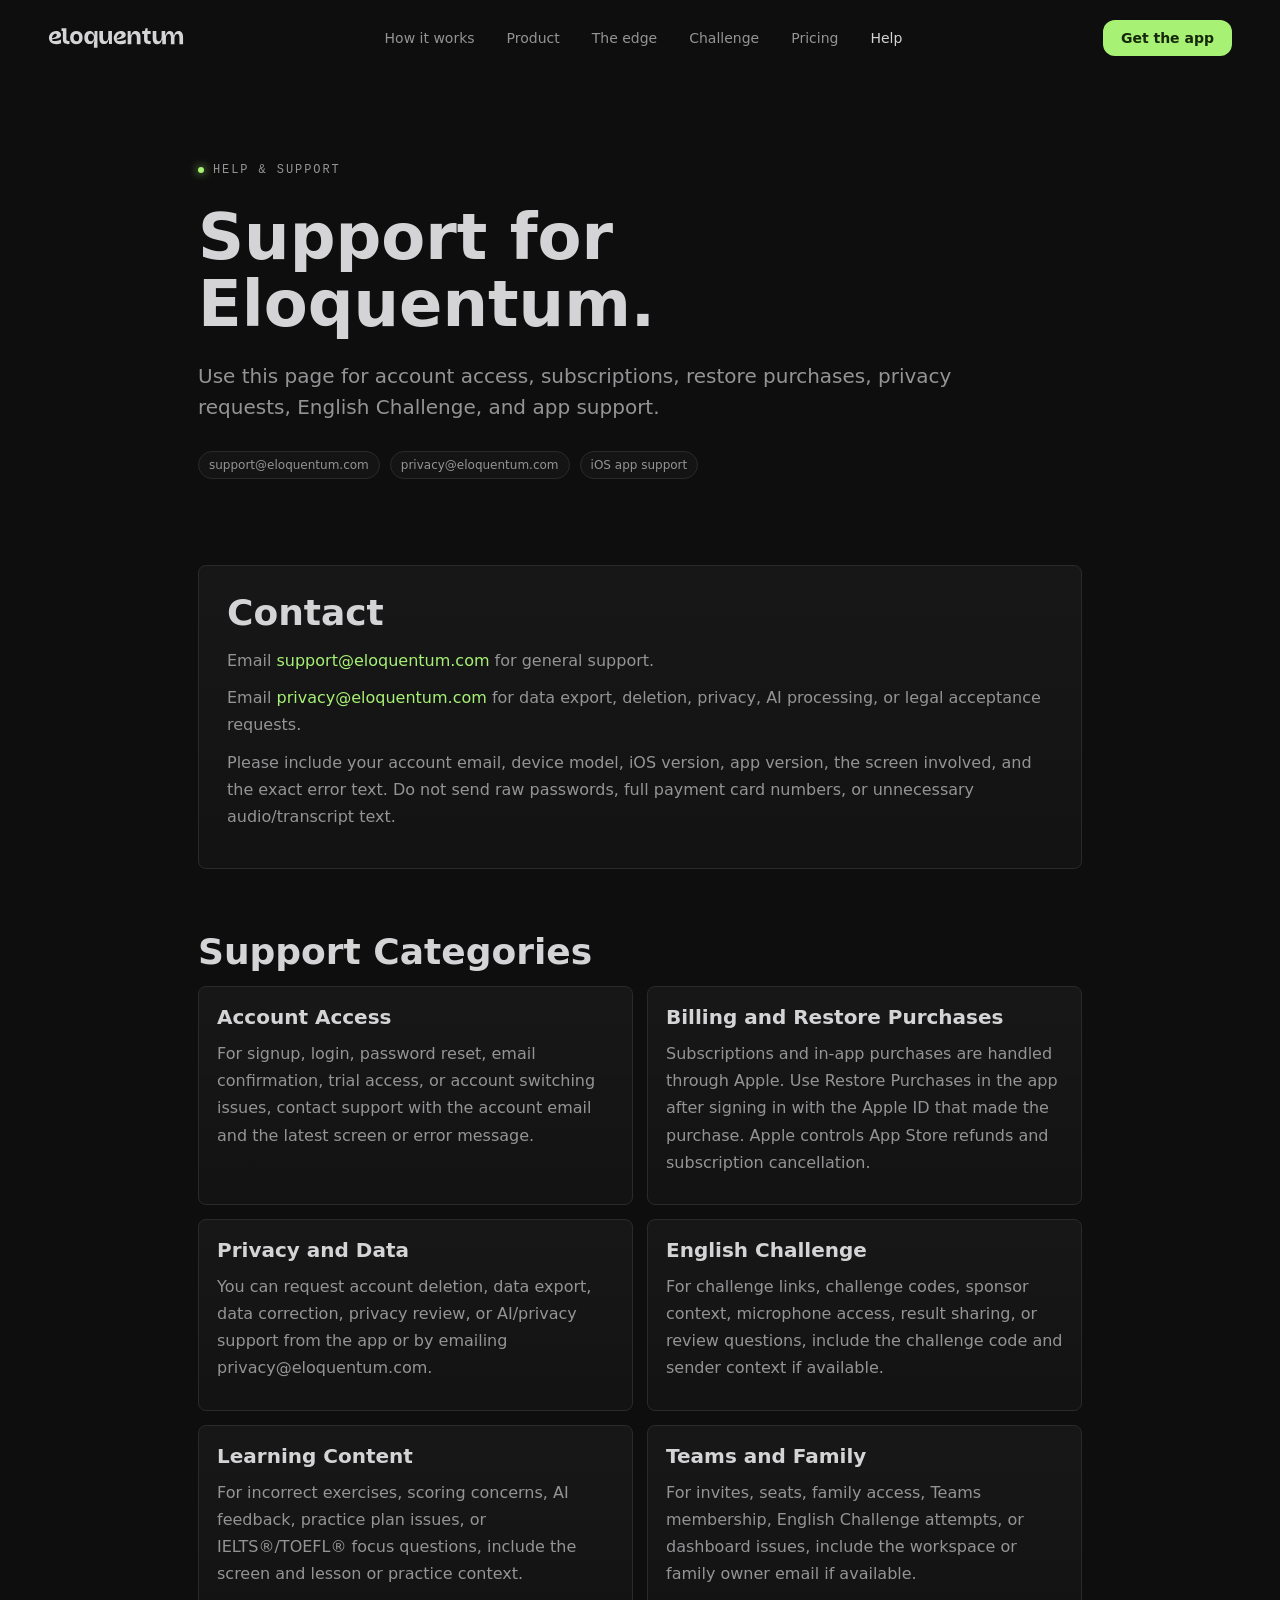
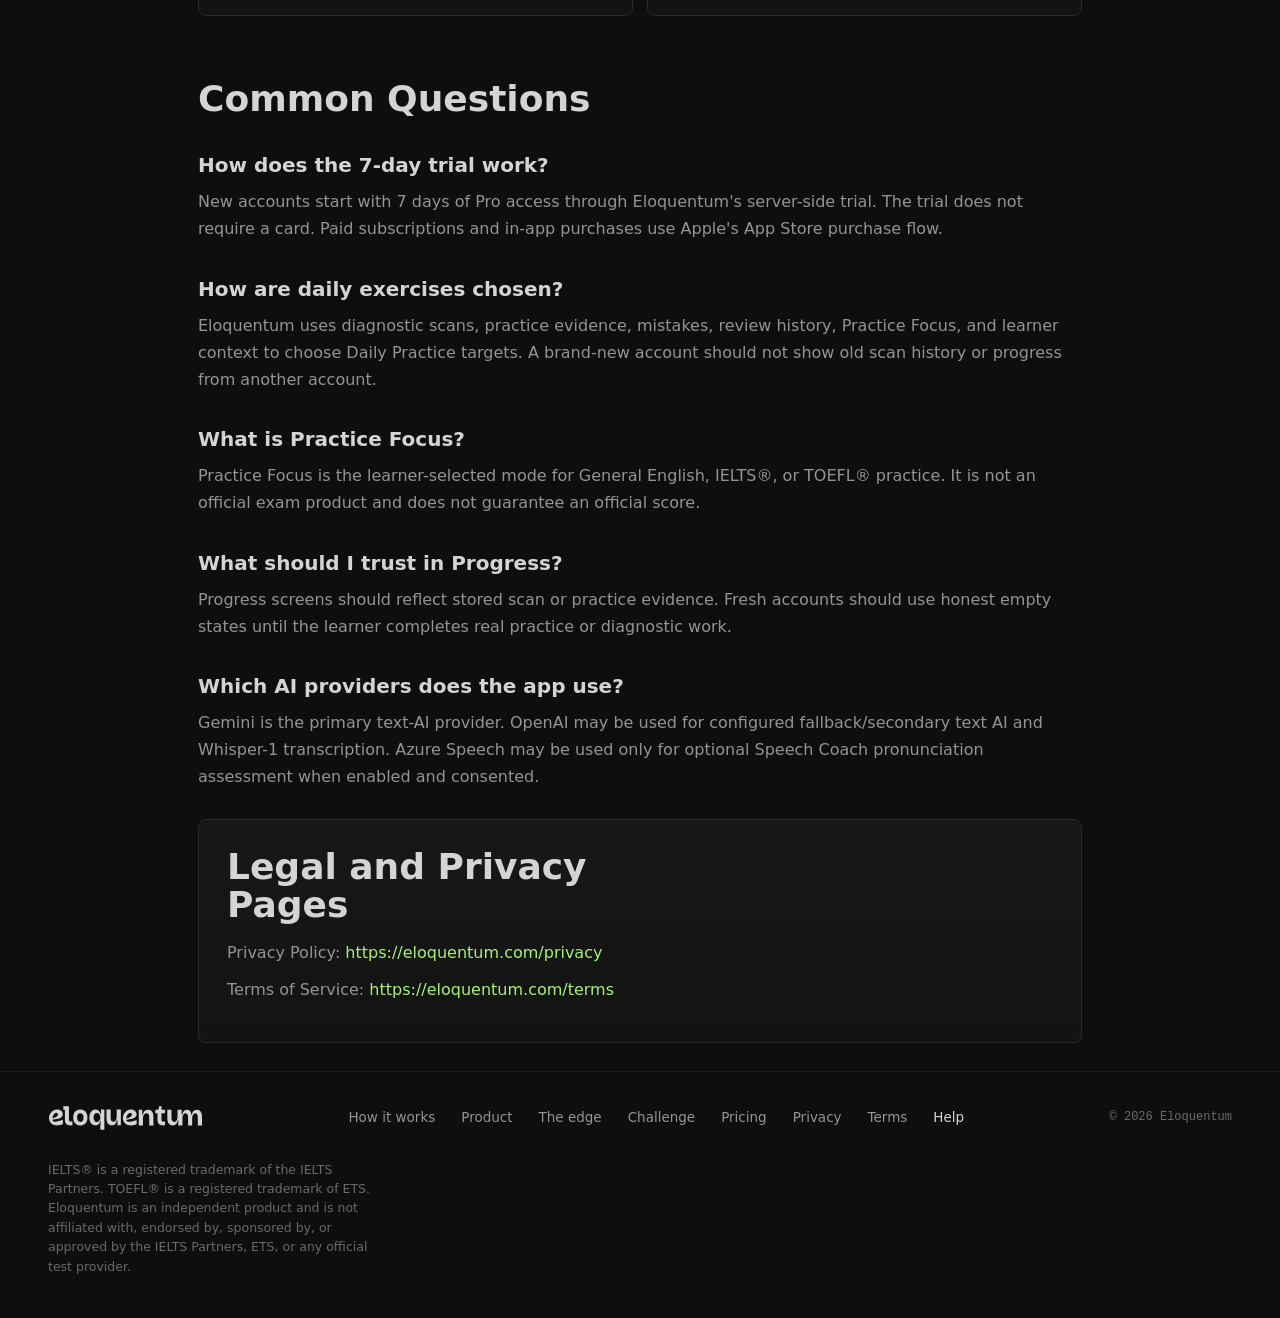
==== help/index.html @ 5f622cef "Publish Eloquentum website" ====
<!doctype html>
<html lang="en">
<head>
<meta charset="utf-8" />
<meta name="viewport" content="width=device-width, initial-scale=1" />
<title>Eloquentum Help & Support</title>
<meta name="description" content="Eloquentum public support page for account access, billing, restore purchases, privacy requests, English Challenge, and app support." />
<link rel="icon" href="/site-icon.svg" />
<link rel="stylesheet" href="../site-shell.css" />
<script defer src="../site-shell.js"></script>
</head>
<body>
<header class="site-header">
  <nav id="nav" class="site-nav" aria-label="Website navigation">
    <div class="navin">
      <a class="brand-link" href="/#top" aria-label="Eloquentum home"><img class="logo" src="../site-wordmark.svg" alt="Eloquentum" /></a>
      <div class="navlinks">
        <a href="/#journey">How it works</a>
        <a href="/#product">Product</a>
        <a href="/#edge">The edge</a>
        <a href="/#challenge">Challenge</a>
        <a href="/#pricing">Pricing</a>
        <a href="/help/" aria-current="page">Help</a>
      </div>
      <a class="btn btn-cta" href="mailto:hello@eloquentum.com?subject=Eloquentum%20app%20access" aria-label="Get the Eloquentum app">Get the app</a>
    </div>
  </nav>
</header>

<section class="hero wrap">
  <div class="eyebrow">Help & Support</div>
  <h1>Support for Eloquentum.</h1>
  <p class="lead">Use this page for account access, subscriptions, restore purchases, privacy requests, English Challenge, and app support.</p>
  <div class="meta" aria-label="Support summary">
    <span class="pill">support@eloquentum.com</span>
    <span class="pill">privacy@eloquentum.com</span>
    <span class="pill">iOS app support</span>
  </div>
</section>

<main class="wrap">
  <section class="card">
    <h2 style="margin-top:0">Contact</h2>
    <p>Email <a href="mailto:support@eloquentum.com?subject=Eloquentum%20support%20request">support@eloquentum.com</a> for general support.</p>
    <p>Email <a href="mailto:privacy@eloquentum.com?subject=Eloquentum%20privacy%20request">privacy@eloquentum.com</a> for data export, deletion, privacy, AI processing, or legal acceptance requests.</p>
    <p>Please include your account email, device model, iOS version, app version, the screen involved, and the exact error text. Do not send raw passwords, full payment card numbers, or unnecessary audio/transcript text.</p>
  </section>

  <section>
    <h2>Support Categories</h2>
    <div class="grid">
      <div class="item">
        <h3>Account Access</h3>
        <p>For signup, login, password reset, email confirmation, trial access, or account switching issues, contact support with the account email and the latest screen or error message.</p>
      </div>
      <div class="item">
        <h3>Billing and Restore Purchases</h3>
        <p>Subscriptions and in-app purchases are handled through Apple. Use Restore Purchases in the app after signing in with the Apple ID that made the purchase. Apple controls App Store refunds and subscription cancellation.</p>
      </div>
      <div class="item">
        <h3>Privacy and Data</h3>
        <p>You can request account deletion, data export, data correction, privacy review, or AI/privacy support from the app or by emailing privacy@eloquentum.com.</p>
      </div>
      <div class="item">
        <h3>English Challenge</h3>
        <p>For challenge links, challenge codes, sponsor context, microphone access, result sharing, or review questions, include the challenge code and sender context if available.</p>
      </div>
      <div class="item">
        <h3>Learning Content</h3>
        <p>For incorrect exercises, scoring concerns, AI feedback, practice plan issues, or IELTS®/TOEFL® focus questions, include the screen and lesson or practice context.</p>
      </div>
      <div class="item">
        <h3>Teams and Family</h3>
        <p>For invites, seats, family access, Teams membership, English Challenge attempts, or dashboard issues, include the workspace or family owner email if available.</p>
      </div>
    </div>
  </section>

  <section>
    <h2>Common Questions</h2>
    <h3>How does the 7-day trial work?</h3>
    <p>New accounts start with 7 days of Pro access through Eloquentum's server-side trial. The trial does not require a card. Paid subscriptions and in-app purchases use Apple's App Store purchase flow.</p>
    <h3>How are daily exercises chosen?</h3>
    <p>Eloquentum uses diagnostic scans, practice evidence, mistakes, review history, Practice Focus, and learner context to choose Daily Practice targets. A brand-new account should not show old scan history or progress from another account.</p>
    <h3>What is Practice Focus?</h3>
    <p>Practice Focus is the learner-selected mode for General English, IELTS®, or TOEFL® practice. It is not an official exam product and does not guarantee an official score.</p>
    <h3>What should I trust in Progress?</h3>
    <p>Progress screens should reflect stored scan or practice evidence. Fresh accounts should use honest empty states until the learner completes real practice or diagnostic work.</p>
    <h3>Which AI providers does the app use?</h3>
    <p>Gemini is the primary text-AI provider. OpenAI may be used for configured fallback/secondary text AI and Whisper-1 transcription. Azure Speech may be used only for optional Speech Coach pronunciation assessment when enabled and consented.</p>
  </section>

  <section class="card">
    <h2 style="margin-top:0">Legal and Privacy Pages</h2>
    <p>Privacy Policy: <a href="/privacy/">https://eloquentum.com/privacy</a></p>
    <p>Terms of Service: <a href="/terms/">https://eloquentum.com/terms</a></p>
  </section>
</main>

<footer class="site-footer">
  <div class="fin">
    <a class="brand-link" href="/#top" aria-label="Eloquentum home"><img class="logo foot" src="../site-wordmark.svg" alt="Eloquentum" /></a>
    <div class="fl">
      <a href="/#journey">How it works</a>
      <a href="/#product">Product</a>
      <a href="/#edge">The edge</a>
      <a href="/#challenge">Challenge</a>
      <a href="/#pricing">Pricing</a>
      <a href="/privacy/">Privacy</a>
      <a href="/terms/">Terms</a>
      <a href="/help/" aria-current="page">Help</a>
    </div>
    <div class="cp">© 2026 Eloquentum</div>
    <div class="fineprint footer-note">IELTS® is a registered trademark of the IELTS Partners. TOEFL® is a registered trademark of ETS. Eloquentum is an independent product and is not affiliated with, endorsed by, sponsored by, or approved by the IELTS Partners, ETS, or any official test provider.</div>
  </div>
</footer>
</body>
</html>
---- site-shell.css ----
:root {
  --bg: #0e0e0e;
  --bg2: #141417;
  --well: #1c1c1e;
  --fg: #d4d4d6;
  --muted: #949496;
  --faint: #6a6a6e;
  --border: #2a2a2c;
  --hair: #1c1c1e;
  --signal: #a7f175;
  --signal-ink: #16280a;
  --signal-active: #97e061;
  --font: -apple-system, BlinkMacSystemFont, "SF Pro Display", "SF Pro Text", system-ui, "Segoe UI", Roboto, "Helvetica Neue", Arial, sans-serif;
  --mono: ui-monospace, "SF Mono", Menlo, Monaco, Consolas, monospace;
  color-scheme: dark;
}

* {
  box-sizing: border-box;
  margin: 0;
  padding: 0;
}

html {
  background: var(--bg);
  color: var(--fg);
  scroll-behavior: smooth;
}

body {
  min-height: 100vh;
  overflow-x: hidden;
  background: var(--bg);
  color: var(--fg);
  font-family: var(--font);
  font-size: 16px;
  line-height: 1.7;
  letter-spacing: 0;
  -webkit-font-smoothing: antialiased;
}

body::before {
  content: "";
  position: fixed;
  inset: 0;
  z-index: -1;
  pointer-events: none;
  background:
    radial-gradient(circle at 5% 18%, rgba(212, 212, 214, .12) 0 1px, transparent 1.5px),
    radial-gradient(circle at 28% 9%, rgba(212, 212, 214, .1) 0 1px, transparent 1.5px),
    radial-gradient(circle at 59% 16%, rgba(167, 241, 117, .3) 0 1.5px, transparent 2px),
    radial-gradient(circle at 84% 7%, rgba(212, 212, 214, .1) 0 1px, transparent 1.5px),
    linear-gradient(180deg, rgba(167, 241, 117, .035), transparent 220px);
}

::selection {
  background: var(--signal);
  color: var(--signal-ink);
}

a {
  color: var(--signal);
  text-decoration: none;
}

a:hover {
  text-decoration: underline;
}

.wrap {
  width: 100%;
  max-width: 980px;
  margin: 0 auto;
  padding: 0 clamp(20px, 5vw, 48px);
}

.site-nav {
  position: fixed;
  top: 0;
  right: 0;
  left: 0;
  z-index: 20;
  border-bottom: 1px solid transparent;
  transition: background .4s, backdrop-filter .4s, border-color .4s;
}

.site-nav.solid {
  background: rgba(14, 14, 14, .78);
  border-bottom: 1px solid var(--hair);
  backdrop-filter: blur(16px);
}

.navin {
  display: flex;
  align-items: center;
  justify-content: space-between;
  gap: 30px;
  max-width: 1320px;
  margin: 0 auto;
  padding: 20px clamp(20px, 5vw, 48px);
}

.brand-link {
  flex: none;
  display: inline-flex;
  align-items: center;
  color: var(--fg);
  text-decoration: none;
}

.brand-link:hover {
  color: var(--fg);
  text-decoration: none;
}

.logo {
  display: block;
  width: 136px;
  height: 21px;
  object-fit: contain;
}

.logo.foot {
  width: 155px;
  height: 24px;
}

.navlinks {
  display: flex;
  align-items: center;
  justify-content: center;
  gap: 32px;
  min-width: 0;
}

.navlinks a {
  color: var(--muted);
  font-size: 14px;
  font-weight: 500;
  line-height: 1;
  text-decoration: none;
  white-space: nowrap;
  transition: color .2s;
}

.navlinks a:hover,
.navlinks a[aria-current="page"] {
  color: var(--fg);
}

.btn {
  display: inline-flex;
  align-items: center;
  justify-content: center;
  gap: 8px;
  border: 0;
  border-radius: 12px;
  padding: 11px 18px;
  font-family: var(--font);
  font-size: 14px;
  font-weight: 650;
  line-height: 1;
  letter-spacing: 0;
  text-decoration: none;
  white-space: nowrap;
  cursor: pointer;
  transition: transform .2s, background .2s;
}

.btn:hover {
  text-decoration: none;
}

.btn-cta {
  background: var(--signal);
  color: var(--signal-ink);
}

.btn-cta:hover {
  background: var(--signal-active);
  color: var(--signal-ink);
  transform: translateY(-1px);
}

.hero {
  padding-top: 154px;
  padding-bottom: 58px;
}

.eyebrow {
  display: inline-flex;
  align-items: center;
  gap: 9px;
  margin-bottom: 28px;
  color: var(--muted);
  font-family: var(--mono);
  font-size: 12px;
  line-height: 1;
  letter-spacing: .16em;
  text-transform: uppercase;
}

.eyebrow::before {
  content: "";
  width: 6px;
  height: 6px;
  border-radius: 999px;
  background: var(--signal);
  box-shadow: 0 0 10px var(--signal);
}

h1 {
  max-width: 820px;
  margin-bottom: 24px;
  color: var(--fg);
  font-size: 64px;
  font-weight: 620;
  line-height: 1.04;
  letter-spacing: 0;
}

h2 {
  max-width: 18ch;
  margin: 64px 0 14px;
  color: var(--fg);
  font-size: 36px;
  font-weight: 620;
  line-height: 1.08;
  letter-spacing: 0;
}

h3 {
  margin: 34px 0 10px;
  color: var(--fg);
  font-size: 20px;
  font-weight: 620;
  line-height: 1.25;
  letter-spacing: 0;
}

.lead {
  max-width: 760px;
  color: var(--muted);
  font-size: 20px;
  line-height: 1.55;
}

.meta {
  display: flex;
  flex-wrap: wrap;
  gap: 10px;
  margin-top: 28px;
}

.pill {
  border: 1px solid var(--border);
  border-radius: 999px;
  background: rgba(255, 255, 255, .025);
  padding: 7px 10px;
  color: var(--muted);
  font-size: 12px;
  line-height: 1;
}

main {
  padding-bottom: 90px;
}

.card,
.item,
.toc a {
  border: 1px solid var(--border);
  background: linear-gradient(180deg, rgba(255, 255, 255, .04), rgba(255, 255, 255, .02));
}

.card {
  margin: 28px 0;
  border-radius: 8px;
  padding: 28px;
}

.toc {
  display: grid;
  grid-template-columns: repeat(2, minmax(0, 1fr));
  gap: 10px;
  margin: 30px 0;
}

.toc a {
  display: block;
  border-radius: 8px;
  padding: 12px 14px;
  color: var(--fg);
  text-decoration: none;
}

.toc a:hover {
  border-color: rgba(167, 241, 117, .55);
}

.grid {
  display: grid;
  grid-template-columns: repeat(2, minmax(0, 1fr));
  gap: 14px;
}

.item {
  border-radius: 8px;
  padding: 18px;
}

.item h3 {
  margin-top: 0;
}

p {
  margin: 10px 0;
  color: var(--muted);
}

strong,
.strong {
  color: var(--fg);
}

ul {
  padding-left: 22px;
  color: var(--muted);
}

.note {
  border-left: 2px solid var(--signal);
  background: linear-gradient(90deg, rgba(167, 241, 117, .05), transparent);
  padding: 12px 0 12px 18px;
  color: var(--muted);
}

.small {
  color: var(--faint);
  font-size: 13px;
}

.site-footer {
  border-top: 1px solid var(--hair);
  padding: 34px 0 42px;
}

.fin {
  display: flex;
  flex-wrap: wrap;
  align-items: center;
  justify-content: space-between;
  gap: 30px;
  max-width: 1320px;
  margin: 0 auto;
  padding: 0 clamp(20px, 5vw, 48px);
}

.fl {
  display: flex;
  flex-wrap: wrap;
  gap: 26px;
}

.fl a {
  color: var(--muted);
  font-size: 13.5px;
  text-decoration: none;
}

.fl a:hover,
.fl a[aria-current="page"] {
  color: var(--fg);
}

.cp {
  color: var(--faint);
  font-family: var(--mono);
  font-size: 12px;
}

.fineprint {
  margin-top: 0;
  color: var(--faint);
  font-size: 12.5px;
  line-height: 1.55;
}

.footer-note {
  flex: 0 1 42ch;
  max-width: 42ch;
}

@media (max-width: 980px) {
  .navin {
    flex-wrap: wrap;
    gap: 16px 24px;
    padding-top: 17px;
    padding-bottom: 17px;
  }

  .navlinks {
    order: 3;
    justify-content: flex-start;
    width: 100%;
    gap: 24px;
    overflow-x: auto;
    padding-bottom: 2px;
    scrollbar-width: none;
  }

  .navlinks::-webkit-scrollbar {
    display: none;
  }

  .hero {
    padding-top: 150px;
  }

  h1 {
    font-size: 50px;
  }
}

@media (max-width: 720px) {
  .wrap {
    padding-right: 20px;
    padding-left: 20px;
  }

  .btn {
    padding: 10px 14px;
  }

  .hero {
    padding-top: 144px;
    padding-bottom: 44px;
  }

  h1 {
    font-size: 40px;
  }

  h2 {
    margin-top: 52px;
    font-size: 30px;
  }

  .lead {
    font-size: 18px;
  }

  .toc,
  .grid {
    grid-template-columns: 1fr;
  }

  .card {
    padding: 22px;
  }
}

@media (max-width: 430px) {
  .navin {
    gap: 14px;
  }

  .navlinks {
    flex-wrap: wrap;
    gap: 18px;
    overflow: visible;
  }

  .navlinks a {
    font-size: 13px;
  }

  .hero {
    padding-top: 168px;
  }

  h1 {
    font-size: 36px;
  }
}
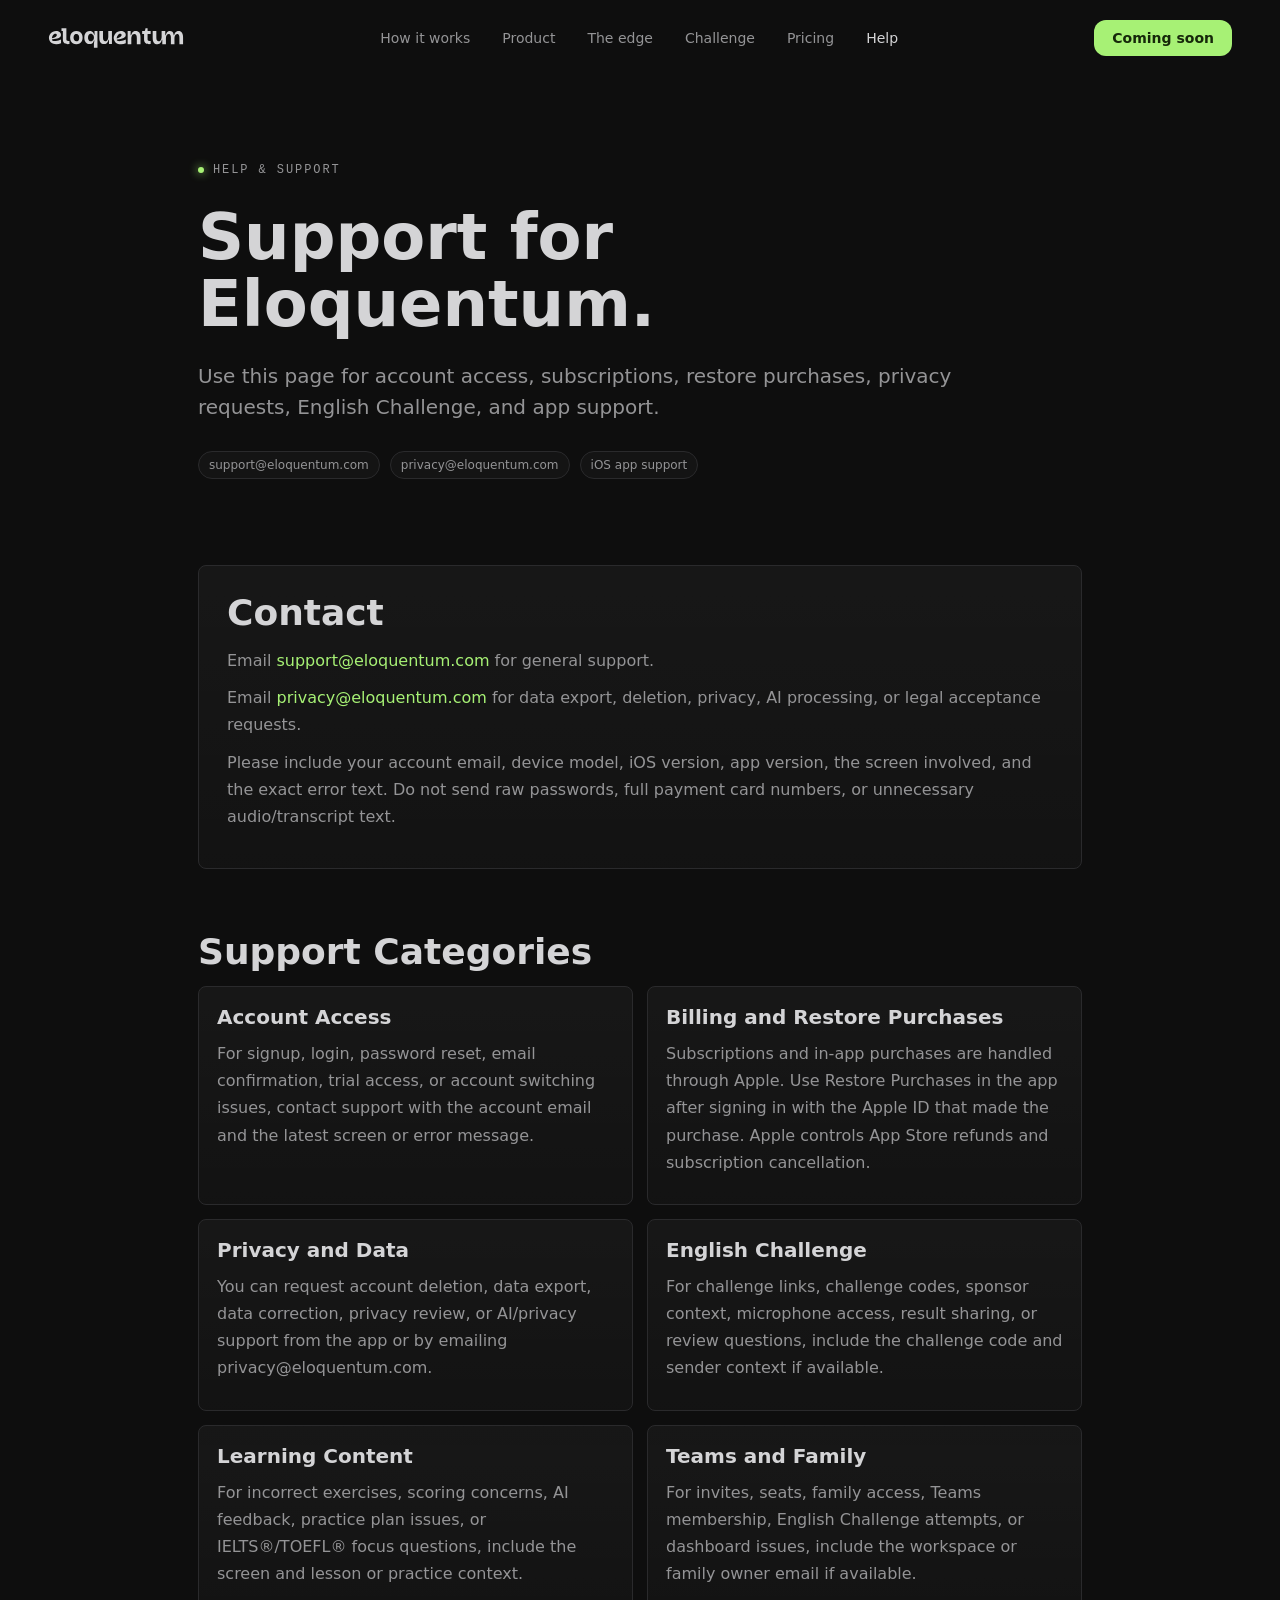
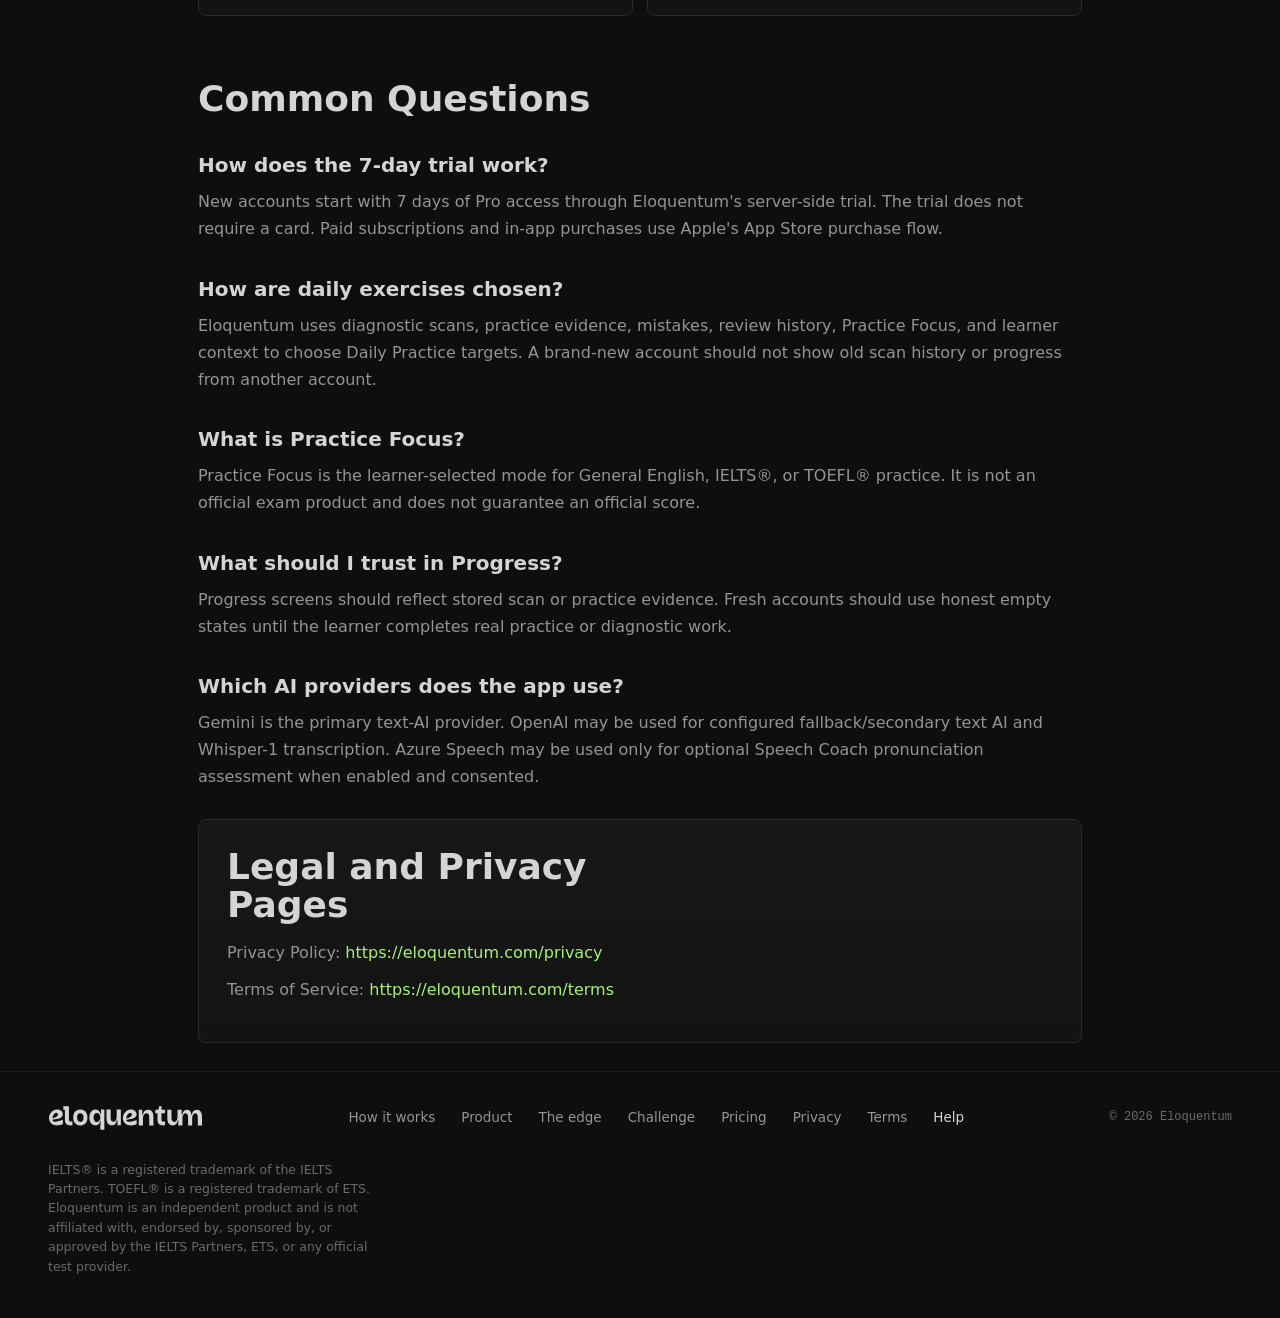
==== commit 0c44fc00: "Change website CTAs to coming soon" ====
--- a/help/index.html
+++ b/help/index.html
@@ -5,7 +5,7 @@
 <meta name="viewport" content="width=device-width, initial-scale=1" />
 <title>Eloquentum Help & Support</title>
 <meta name="description" content="Eloquentum public support page for account access, billing, restore purchases, privacy requests, English Challenge, and app support." />
-<link rel="icon" href="/site-icon.svg" />
+<link rel="icon" href="../site-icon.svg" />
 <link rel="stylesheet" href="../site-shell.css" />
 <script defer src="../site-shell.js"></script>
 </head>
@@ -13,16 +13,16 @@
 <header class="site-header">
   <nav id="nav" class="site-nav" aria-label="Website navigation">
     <div class="navin">
-      <a class="brand-link" href="/#top" aria-label="Eloquentum home"><img class="logo" src="../site-wordmark.svg" alt="Eloquentum" /></a>
+      <a class="brand-link" href="../#top" aria-label="Eloquentum home"><img class="logo" src="../site-wordmark.svg" alt="Eloquentum" /></a>
       <div class="navlinks">
-        <a href="/#journey">How it works</a>
-        <a href="/#product">Product</a>
-        <a href="/#edge">The edge</a>
-        <a href="/#challenge">Challenge</a>
-        <a href="/#pricing">Pricing</a>
-        <a href="/help/" aria-current="page">Help</a>
+        <a href="../#journey">How it works</a>
+        <a href="../#product">Product</a>
+        <a href="../#edge">The edge</a>
+        <a href="../#challenge">Challenge</a>
+        <a href="../#pricing">Pricing</a>
+        <a href="../help/" aria-current="page">Help</a>
       </div>
-      <a class="btn btn-cta" href="mailto:hello@eloquentum.com?subject=Eloquentum%20app%20access" aria-label="Get the Eloquentum app">Get the app</a>
+      <a class="btn btn-cta" href="mailto:hello@eloquentum.com?subject=Eloquentum%20app%20access" aria-label="Coming soon">Coming soon</a>
     </div>
   </nav>
 </header>
@@ -92,23 +92,23 @@
 
   <section class="card">
     <h2 style="margin-top:0">Legal and Privacy Pages</h2>
-    <p>Privacy Policy: <a href="/privacy/">https://eloquentum.com/privacy</a></p>
-    <p>Terms of Service: <a href="/terms/">https://eloquentum.com/terms</a></p>
+    <p>Privacy Policy: <a href="../privacy/">https://eloquentum.com/privacy</a></p>
+    <p>Terms of Service: <a href="../terms/">https://eloquentum.com/terms</a></p>
   </section>
 </main>
 
 <footer class="site-footer">
   <div class="fin">
-    <a class="brand-link" href="/#top" aria-label="Eloquentum home"><img class="logo foot" src="../site-wordmark.svg" alt="Eloquentum" /></a>
+    <a class="brand-link" href="../#top" aria-label="Eloquentum home"><img class="logo foot" src="../site-wordmark.svg" alt="Eloquentum" /></a>
     <div class="fl">
-      <a href="/#journey">How it works</a>
-      <a href="/#product">Product</a>
-      <a href="/#edge">The edge</a>
-      <a href="/#challenge">Challenge</a>
-      <a href="/#pricing">Pricing</a>
-      <a href="/privacy/">Privacy</a>
-      <a href="/terms/">Terms</a>
-      <a href="/help/" aria-current="page">Help</a>
+      <a href="../#journey">How it works</a>
+      <a href="../#product">Product</a>
+      <a href="../#edge">The edge</a>
+      <a href="../#challenge">Challenge</a>
+      <a href="../#pricing">Pricing</a>
+      <a href="../privacy/">Privacy</a>
+      <a href="../terms/">Terms</a>
+      <a href="../help/" aria-current="page">Help</a>
     </div>
     <div class="cp">© 2026 Eloquentum</div>
     <div class="fineprint footer-note">IELTS® is a registered trademark of the IELTS Partners. TOEFL® is a registered trademark of ETS. Eloquentum is an independent product and is not affiliated with, endorsed by, sponsored by, or approved by the IELTS Partners, ETS, or any official test provider.</div>
